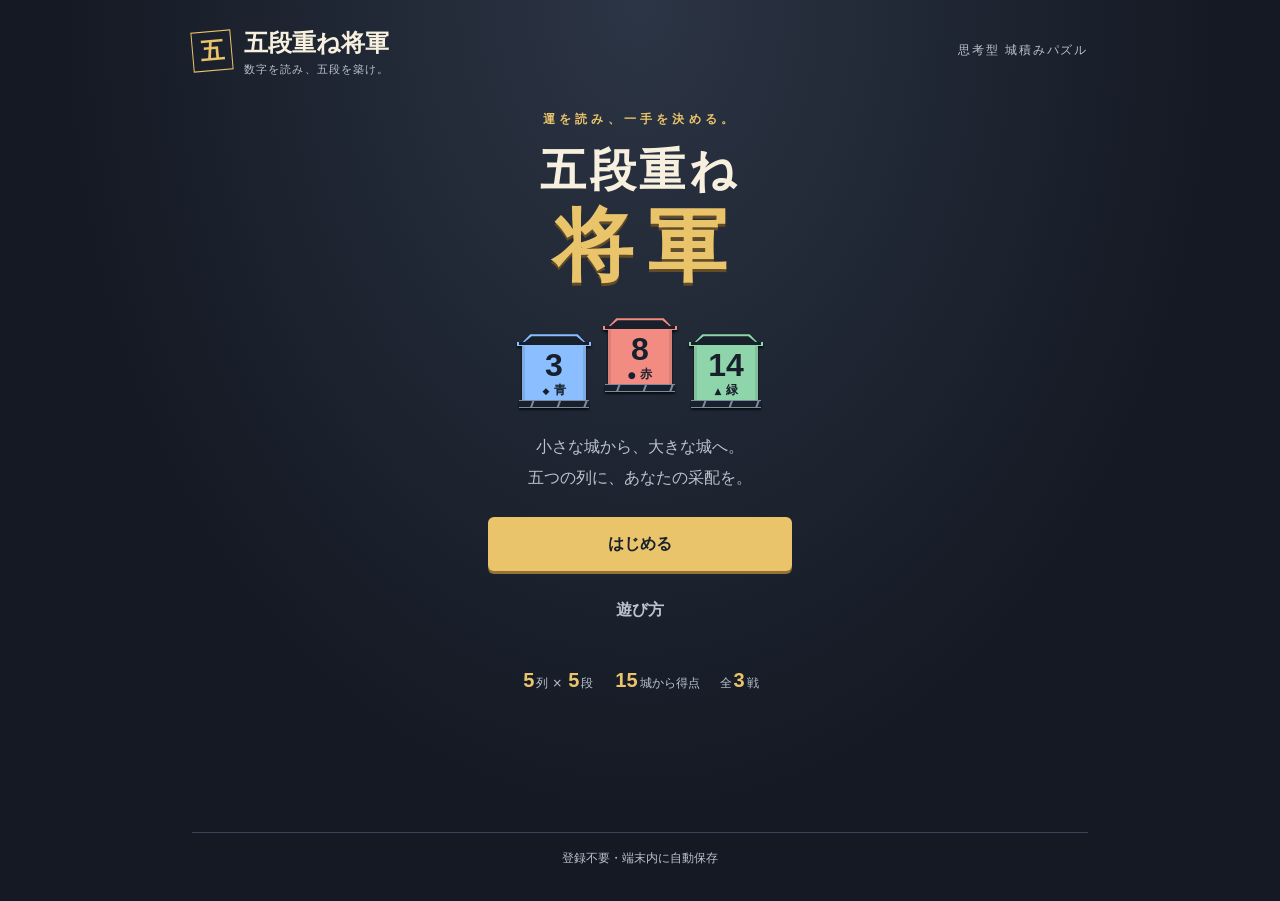
==== index.html @ 19f7955c "Add files via upload" ====
<!doctype html>
<html lang="ja">
<head>
  <meta charset="utf-8">
  <meta name="viewport" content="width=device-width, initial-scale=1">
  <meta name="theme-color" content="#141923">
  <meta name="description" content="数字を読み、色をそろえ、五段を築け。1〜25の城を積む思考型パズル、五段重ね将軍。">
  <title>五段重ね将軍</title>
  <link rel="stylesheet" href="css/style.css">
  <script defer src="js/config.js"></script>
  <script defer src="js/game.js"></script>
  <script defer src="js/storage.js"></script>
  <script defer src="js/ui.js"></script>
</head>
<body>
  <div id="app"><main><h1>五段重ね将軍</h1><div class="board" aria-label="5本の城列"><button>第1列</button><button>第2列</button><button>第3列</button><button>第4列</button><button>第5列</button></div></main></div>
  <p id="announcement" class="sr-only" role="status" aria-live="polite" aria-atomic="true"></p>
  <dialog id="modal" aria-labelledby="modal-title"></dialog>
  <noscript>このゲームを遊ぶには、ブラウザのJavaScriptを有効にしてください。</noscript>
</body>
</html>
---- css/style.css ----
@charset "UTF-8";
:root { color-scheme: dark; --bg:#141923; --surface:#202938; --raised:#2b3648; --border:#7d8ba0; --divider:#394556; --text:#f7f0df; --muted:#bbc3cf; --gold:#eac46a; --gold-light:#ffe3a0; --ink:#17202b; --caution:#ffc894; font-family:system-ui,"Yu Gothic",Meiryo,sans-serif; background:var(--bg); color:var(--text); line-height:1.6; }
* { box-sizing:border-box; }
body { margin:0; background:radial-gradient(ellipse at 50% 0,#2c3545 0,transparent 65%),var(--bg); min-height:100vh; }
button { font:inherit; cursor:pointer; touch-action:manipulation; }
button:disabled { cursor:default; }
button:focus-visible,a:focus-visible { outline:3px solid var(--text); outline-offset:3px; }
h1,h2,p { margin-top:0; } h1,h2 { font-family:"Yu Mincho","Hiragino Mincho ProN",serif; }
h2 { font-size:32px; line-height:1.35; margin-bottom:24px; } h2:focus { outline:none; }
h3 { color:var(--gold); font-size:18px; margin:24px 0 8px; }
strong,.castle b,.result-number,.records b { font-variant-numeric:tabular-nums; }
small,.small { font-size:14px; } .muted { color:var(--muted); }
.eyebrow { color:var(--gold); font-size:12px; font-weight:700; letter-spacing:.15em; margin-bottom:8px; display:block; }
main { max-width:960px; margin:auto; padding:24px 32px 32px; }
header { display:flex; justify-content:space-between; align-items:center; gap:16px; margin-bottom:28px; }
.brand { display:flex; align-items:center; gap:12px; font-family:"Yu Mincho",serif; font-size:24px; font-weight:700; }
.brand small { display:block; color:var(--muted); font:11px/1.4 system-ui,sans-serif; letter-spacing:.1em; }
.crest { width:40px; height:40px; display:grid; place-items:center; color:var(--gold); border:1px solid var(--gold); transform:rotate(-5deg); }
.edition { color:var(--muted); font-size:12px; letter-spacing:.15em; }
.help-button { min-width:44px; min-height:44px; padding:8px 16px; border:1px solid var(--border); border-radius:6px; background:var(--surface); color:var(--text); }
.button { display:block; width:100%; min-height:48px; padding:13px 20px; border:1px solid transparent; border-radius:6px; font-weight:700; transition:background .15s,transform .12s; margin:12px 0 0; }
.button.primary { background:var(--gold); color:var(--ink); box-shadow:0 3px 0 #947238; }
.button.secondary { background:var(--surface); color:var(--text); border-color:var(--border); }
.button.quiet { background:transparent; color:var(--muted); }
.button.danger { background:transparent; border-color:var(--caution); color:var(--caution); }
.button:active { transform:translateY(2px); }
@media (hover:hover) { .button.primary:hover { background:var(--gold-light); } .button.secondary:hover,.help-button:hover { background:var(--raised); } .button.quiet:hover { color:var(--text); background:var(--surface); } .button.danger:hover { background:#41382f; } }
footer { display:flex; flex-wrap:wrap; justify-content:space-between; gap:8px 16px; color:var(--muted); font-size:12px; border-top:1px solid var(--divider); padding-top:16px; }
.save-error { color:var(--caution); }
.title-page { min-height:100vh; display:flex; flex-direction:column; }
.title-page header { margin-bottom:0; }
.title-hero { position:relative; text-align:center; padding:32px 0; flex:1; }
.title-hero > .eyebrow { letter-spacing:.35em; }
.title-hero h1 { font-size:46px; line-height:1.2; letter-spacing:.08em; margin:14px 0 24px; }
.title-hero h1 > span { display:block; color:var(--gold); font-size:80px; letter-spacing:.18em; text-indent:.18em; text-shadow:0 3px #624b27; }
.hero-copy { font-size:16px; line-height:1.9; margin:24px 0; color:var(--muted); }
.title-castles { display:flex; gap:12px; justify-content:center; align-items:flex-end; height:90px; }
.title-castles .castle { width:74px; flex:none; } .title-castles .castle:nth-child(2) { transform:translateY(-16px); }
.title-actions { max-width:304px; margin:auto; }
.resume-note { font-size:12px; color:var(--muted); margin:10px 0 16px; }
.title-rules { display:flex; gap:20px; justify-content:center; color:var(--muted); font-size:12px; margin-top:28px; }
.title-rules b { color:var(--gold); font-family:Arial,sans-serif; font-size:20px; margin:0 2px; }
.title-page footer { justify-content:center; text-align:center; }
.scoreboard { display:flex; align-items:stretch; gap:20px; background:var(--surface); border:1px solid var(--divider); border-top:2px solid var(--gold); border-radius:8px; padding:16px 20px; }
.battle-indicator { padding-right:20px; border-right:1px solid var(--divider); display:flex; flex-direction:column; justify-content:center; }
.battle-indicator strong { font-family:"Yu Mincho",serif; font-size:26px; }
.battle-indicator > span:last-child { font-size:12px; color:var(--muted); } .battle-indicator .eyebrow { margin:0; }
.battle-scores { display:flex; align-items:center; gap:20px; flex:1; }
.battle-score { text-align:center; flex:1; }
.battle-score > span { display:block; color:var(--muted); font-size:12px; margin-bottom:4px; }
.battle-score b { font-size:14px; } .battle-score.current > span,.battle-score.current b { color:var(--gold); }
.battle-score small { font-size:10px; margin-left:2px; }
.total { text-align:right; min-width:144px; }
.total > span,.total > small { display:block; font-size:12px; color:var(--muted); }
.total > strong { font:bold 36px/1.3 Arial,sans-serif; color:var(--gold); }
strong small,.result-number small { font:500 14px system-ui,sans-serif; margin-left:4px; color:var(--muted); }
.board-heading { display:flex; justify-content:space-between; gap:8px; max-width:720px; margin:24px auto 10px; color:var(--muted); font-size:12px; }
.gold-dot { display:inline-block; width:7px; height:7px; border-radius:50%; background:var(--gold); margin-right:4px; }
.board { display:grid; grid-template-columns:repeat(5,minmax(0,1fr)); gap:8px; max-width:720px; margin:auto; }
.column { min-width:0; width:100%; padding:8px 6px; background:#171e2a; border:2px solid var(--border); color:var(--text); border-radius:6px; position:relative; }
.column.available { border-color:var(--gold); background:linear-gradient(180deg,#252c34,#1c2330); }
@media (hover:hover) { .column.available:hover { background:#303744; box-shadow:0 0 0 1px var(--gold); } }
.column-heading { display:block; font-size:12px; font-weight:500; color:var(--muted); margin-bottom:8px; }
kbd { background:#303b4c; border:1px solid var(--border); padding:0 4px; margin-left:4px; border-radius:3px; font:10px Arial,sans-serif; }
.stack { display:flex; flex-direction:column-reverse; }
.slot { height:80px; display:flex; align-items:center; justify-content:center; border-bottom:1px solid var(--divider); position:relative; }
.empty-mark { height:4px; width:4px; background:var(--divider); border-radius:50%; }
.slot.top::after { content:""; position:absolute; top:0; width:24px; height:2px; background:var(--text); }
.castle { --castle-color:var(--gold); display:flex; flex-direction:column; width:100%; max-width:108px; height:74px; position:relative; filter:drop-shadow(0 2px 1px #080c12); }
.roof { height:12px; flex:none; background:var(--castle-color); clip-path:polygon(18% 0,82% 0,92% 65%,100% 65%,100% 100%,0 100%,0 65%,8% 65%); position:relative; }
.roof::after { content:""; position:absolute; inset:2px 2px 1px; background:var(--ink); clip-path:inherit; }
.castle-wall { margin:0 7%; height:54px; flex:none; background:var(--castle-color); color:var(--ink); display:flex; flex-direction:column; align-items:center; justify-content:center; border-left:3px solid #00000018; border-right:3px solid #00000018; }
.castle b { font:900 32px/1 Arial,Helvetica,sans-serif; }
.castle-color { font-size:12px; line-height:1.2; font-weight:700; padding-top:2px; } .color-mark { font-size:9px; }
.stone { height:8px; flex:none; margin:0 3%; background:repeating-linear-gradient(110deg,transparent 0 12px,#7d8ba0 13px 14px,transparent 15px 25px),var(--ink); border-top:1px solid var(--border); border-bottom:1px solid var(--border); }
.column-status { display:block; margin:10px 0 4px; font-size:12px; font-weight:700; } .available .column-status { color:var(--gold); }
.mono-badge { display:block; min-height:20px; font:12px/20px system-ui,sans-serif; color:var(--muted); }
.mono .mono-badge { background:var(--gold); color:var(--ink); border-radius:3px; font-weight:700; }
.control-panel { max-width:720px; margin:20px auto 0; display:grid; grid-template-columns:1.2fr 1fr; gap:20px; padding-top:20px; border-top:1px solid var(--divider); }
.current-castle { display:flex; gap:16px; align-items:center; } .current-castle .eyebrow { text-align:center; }
.current-art { width:112px; } .castle.large { width:112px; max-width:none; height:116px; }
.large .roof { height:18px; } .large .castle-wall { height:88px; } .large b { font-size:48px; } .large .stone { height:10px; }
.current-guide > * { display:block; } .current-guide strong { font-size:16px; margin-bottom:4px; }
.current-guide span { color:var(--gold); font-size:14px; } .current-guide small { font-size:11px; color:var(--muted); margin-top:10px; }
.board-stats { background:var(--surface); padding:12px 16px; border-radius:6px; }
.count { display:flex; justify-content:space-between; align-items:center; font-size:12px; } .count strong { font:bold 24px Arial,sans-serif; } .count small { font-size:12px; }
.progress { height:4px; position:relative; background:var(--divider); margin:8px 0; } .progress > span { display:block; height:100%; background:var(--gold); } .progress i { position:absolute; width:2px; height:8px; top:-2px; background:var(--text); }
.board-stats > p { font-size:12px; color:var(--muted); margin-bottom:8px; }
.score-preview { display:flex; gap:8px; justify-content:space-between; align-items:center; font-size:12px; }
.score-preview strong { font:bold 24px Arial,sans-serif; color:var(--gold); }
.board-stats > small { display:block; font-size:12px; color:var(--muted); } .board-stats > small b { color:var(--gold); }
.message { min-height:48px; margin:16px auto; max-width:720px; font-size:13px; color:var(--muted); text-align:center; } .warning { color:var(--caution); }
.conquered { width:112px; min-height:116px; display:grid; place-items:center; font:bold 32px "Yu Mincho",serif; color:var(--gold); border:1px solid var(--gold); }
dialog { background:var(--surface); color:var(--text); border:1px solid var(--border); border-top:3px solid var(--gold); border-radius:12px; padding:32px; width:min(520px,calc(100% - 32px)); max-height:calc(100dvh - 32px); overflow-y:auto; box-shadow:0 24px 80px #0008; }
dialog::backdrop { background:rgb(0 0 0 / 72%); } dialog p { margin-bottom:16px; } dialog .eyebrow { margin-bottom:8px; }
.breakdown { display:flex; gap:4px; justify-content:space-between; padding:12px 0; border-block:1px solid var(--divider); font-size:12px; } .breakdown b { display:block; font-size:18px; color:var(--text); }
.choice { padding:16px; border-radius:6px; margin:16px 0; border:1px solid var(--divider); background:#14192355; } .choice p { margin-bottom:6px; } .choice.caution { border-color:#887252; } .choice.caution b { color:var(--caution); }
.result-label { color:var(--muted); margin:24px 0 0; text-align:center; font-size:14px; }
.result-number { font:bold 64px/1.3 Arial,sans-serif; color:var(--gold); text-align:center; overflow-wrap:anywhere; margin:8px 0 24px; }
.result-rows { margin:16px 0; } .result-rows p { display:flex; justify-content:space-between; gap:12px; margin:0; padding:12px 0; border-bottom:1px solid var(--divider); }
.result-cumulative { background:var(--bg); border-radius:6px; padding:12px; text-align:center; }
.records { display:flex; gap:8px; margin:20px 0; padding:16px 0; border-block:1px solid var(--divider); } .records span { flex:1; text-align:center; font-size:12px; color:var(--muted); } .records b { display:block; font-size:18px; color:var(--text); }
.win-dialog { border-color:var(--gold); text-align:center; background:radial-gradient(ellipse at 50% 0,#5d4e31,transparent 70%),var(--surface); } .win-dialog h2 { font-size:64px; color:var(--gold-light); }
.help-dialog { max-width:600px; } .help-content { font-size:15px; } .help-content ul { padding-left:20px; } .help-content li { margin-bottom:12px; }
.help-stack { display:flex; flex-direction:column; align-items:center; gap:3px; margin:16px 0; } .help-stack > span { background:var(--gold); color:var(--ink); width:64px; text-align:center; font:bold 24px Arial,sans-serif; padding:4px; } .help-stack small { color:var(--muted); }
.help-threshold { display:flex; gap:12px; } .help-threshold > span { flex:1; padding:12px; background:var(--bg); border-radius:6px; } .help-threshold b { color:var(--gold); display:block; }
table { border-collapse:collapse; width:100%; margin:16px 0; } caption { font-size:12px; text-align:left; color:var(--muted); } th,td { text-align:left; padding:6px 12px; border-bottom:1px solid var(--divider); }
.land { animation:land .16s ease-out; } .invalid { animation:invalid .18s ease-out; } .mono-flash { animation:mono .5s ease-out; }
.confetti { position:absolute; inset:0; pointer-events:none; overflow:hidden; } .confetti i { position:absolute; top:-16px; left:calc(var(--i) * 5.5%); width:6px; height:12px; background:var(--gold); animation:confetti 1s ease-out both; animation-delay:calc(var(--i) * 25ms); }
@keyframes land { from { transform:translateY(-8px); opacity:.5; } to { transform:translateY(0); opacity:1; } }
@keyframes invalid { 30% { transform:translateX(-2px); border-color:var(--caution); } 65% { transform:translateX(2px); } }
@keyframes mono { 40% { box-shadow:0 0 20px var(--gold); } }
@keyframes confetti { to { transform:translateY(450px) rotate(260deg); opacity:0; } }
.sr-only { position:absolute; width:1px; height:1px; overflow:hidden; clip-path:inset(50%); white-space:nowrap; }
@media (max-width:899px) { main { padding-inline:24px; } .battle-scores { gap:12px; } .scoreboard { gap:16px; } }
@media (max-width:599px) {
  main { padding:16px 12px 24px; } header { margin-bottom:20px; } .brand { font-size:18px; gap:8px; } .brand small { font-size:10px; } .crest { width:32px; height:32px; }
  .help-button { padding:6px 10px; font-size:14px; } .help-button span,.edition { display:none; }
  .scoreboard { padding:12px; gap:12px; flex-wrap:wrap; } .battle-indicator { flex-basis:66px; padding-right:12px; } .battle-indicator strong { font-size:20px; } .battle-indicator .eyebrow { font-size:10px; }
  .battle-scores { gap:8px; } .battle-score b { font-size:12px; }
  .total { display:flex; align-items:baseline; justify-content:space-between; gap:8px; width:100%; border-top:1px solid var(--divider); padding-top:8px; flex-wrap:wrap; } .total > strong { font-size:28px; } .total > small { font-size:11px; }
  .board-heading { margin-top:20px; font-size:10px; } .board { gap:4px; } .column { padding:6px 2px; } .column-heading { font-size:12px; margin-bottom:6px; } kbd { display:none; }
  .slot { height:64px; } .castle { height:60px; } .roof { height:9px; } .castle-wall { height:45px; margin-inline:5%; border-width:1px; } .castle b { font-size:24px; } .stone { height:6px; } .color-mark { display:none; }
  .column-status { font-size:11px; } .mono-badge { font-size:10px; }
  .control-panel { grid-template-columns:1fr; gap:16px; margin-top:16px; padding-top:16px; } .current-castle { justify-content:center; gap:24px; }
  .current-art { width:96px; } .castle.large { width:96px; height:100px; } .large .roof { height:16px; } .large .castle-wall { height:76px; } .large b { font-size:40px; } .large .stone { height:8px; }
  .current-guide strong { font-size:16px; } .current-guide span { font-size:12px; } .board-stats { padding:12px 16px; } .conquered { width:96px; min-height:100px; }
  .message { font-size:12px; text-align:left; } footer { font-size:11px; } .title-hero { padding:28px 0; } .title-hero h1 { font-size:36px; } .title-hero h1 > span { font-size:64px; }
  .title-rules { gap:12px; font-size:11px; } .title-rules b { font-size:18px; } .title-castles .castle { width:64px; }
  dialog { padding:24px 20px; } h2 { font-size:24px; } .result-number { font-size:48px; } .win-dialog h2 { font-size:40px; } .choice { padding:12px; }
}
@media (prefers-reduced-motion:reduce) { *,*::before,*::after { animation:none !important; transition:none !important; scroll-behavior:auto !important; } .confetti { display:none; } }
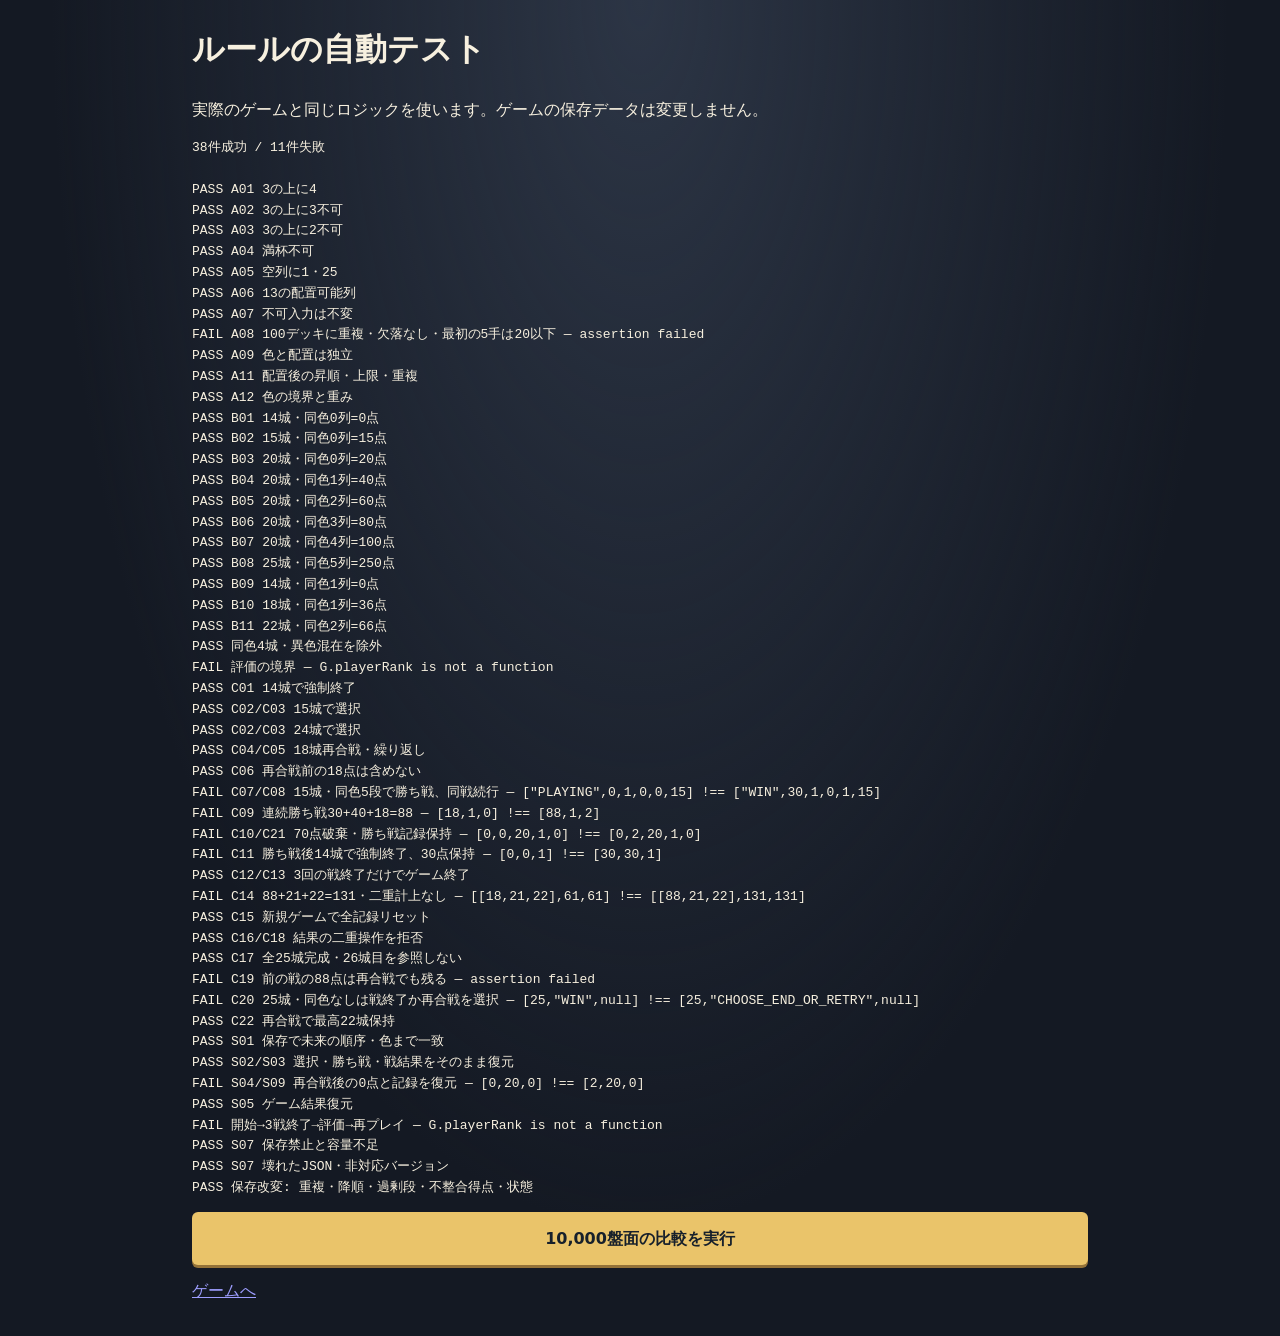
==== commit 5cfe09a3: "Add files via upload 勝ち戦条件と評価を更新" ====
--- a/index.html
+++ b/index.html
@@ -1,21 +1 @@
-<!doctype html>
-<html lang="ja">
-<head>
-  <meta charset="utf-8">
-  <meta name="viewport" content="width=device-width, initial-scale=1">
-  <meta name="theme-color" content="#141923">
-  <meta name="description" content="数字を読み、色をそろえ、五段を築け。1〜25の城を積む思考型パズル、五段重ね将軍。">
-  <title>五段重ね将軍</title>
-  <link rel="stylesheet" href="css/style.css">
-  <script defer src="js/config.js"></script>
-  <script defer src="js/game.js"></script>
-  <script defer src="js/storage.js"></script>
-  <script defer src="js/ui.js"></script>
-</head>
-<body>
-  <div id="app"><main><h1>五段重ね将軍</h1><div class="board" aria-label="5本の城列"><button>第1列</button><button>第2列</button><button>第3列</button><button>第4列</button><button>第5列</button></div></main></div>
-  <p id="announcement" class="sr-only" role="status" aria-live="polite" aria-atomic="true"></p>
-  <dialog id="modal" aria-labelledby="modal-title"></dialog>
-  <noscript>このゲームを遊ぶには、ブラウザのJavaScriptを有効にしてください。</noscript>
-</body>
-</html>
+<!doctype html><html lang="ja"><head><meta charset="utf-8"><meta name="viewport" content="width=device-width,initial-scale=1"><title>五段重ね将軍 — テスト</title><link rel="stylesheet" href="../css/style.css"><script defer src="../js/config.js"></script><script defer src="../js/game.js"></script><script defer src="../js/storage.js"></script><script defer src="game.test.js"></script><script defer src="balance.js"></script></head><body><main><h1>ルールの自動テスト</h1><p>実際のゲームと同じロジックを使います。ゲームの保存データは変更しません。</p><pre id="results" style="white-space:pre-wrap"></pre><button class="button primary" id="balance">10,000盤面の比較を実行</button><pre id="balance-results" style="white-space:pre-wrap"></pre><a href="../index.html">ゲームへ</a></main></body></html>
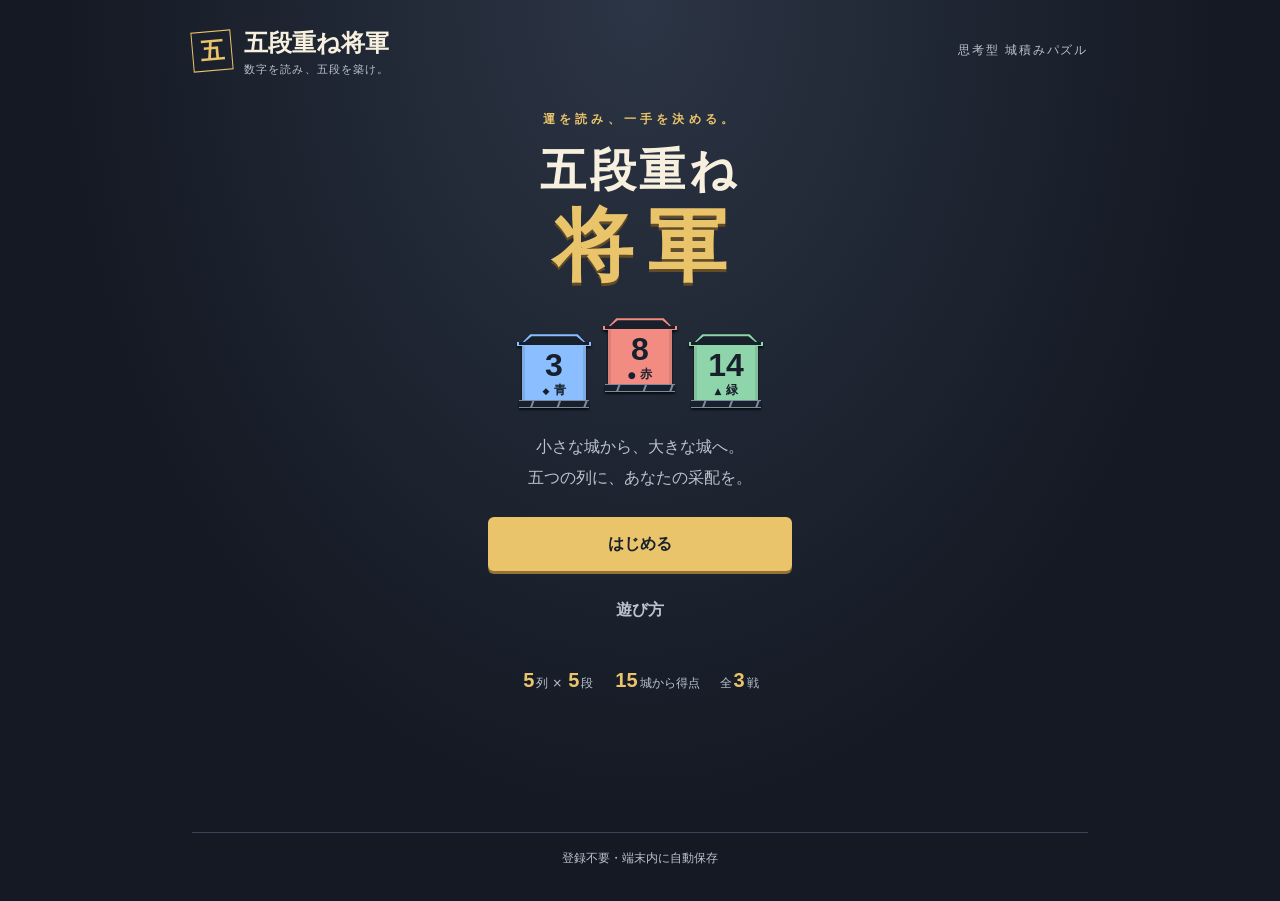
==== commit 97d56931: "index.htmlを修正" ====
--- a/index.html
+++ b/index.html
@@ -1 +1,21 @@
-<!doctype html><html lang="ja"><head><meta charset="utf-8"><meta name="viewport" content="width=device-width,initial-scale=1"><title>五段重ね将軍 — テスト</title><link rel="stylesheet" href="../css/style.css"><script defer src="../js/config.js"></script><script defer src="../js/game.js"></script><script defer src="../js/storage.js"></script><script defer src="game.test.js"></script><script defer src="balance.js"></script></head><body><main><h1>ルールの自動テスト</h1><p>実際のゲームと同じロジックを使います。ゲームの保存データは変更しません。</p><pre id="results" style="white-space:pre-wrap"></pre><button class="button primary" id="balance">10,000盤面の比較を実行</button><pre id="balance-results" style="white-space:pre-wrap"></pre><a href="../index.html">ゲームへ</a></main></body></html>
+<!doctype html>
+<html lang="ja">
+<head>
+  <meta charset="utf-8">
+  <meta name="viewport" content="width=device-width, initial-scale=1">
+  <meta name="theme-color" content="#141923">
+  <meta name="description" content="数字を読み、色をそろえ、五段を築け。1〜25の城を積む思考型パズル、五段重ね将軍。">
+  <title>五段重ね将軍</title>
+  <link rel="stylesheet" href="css/style.css">
+  <script defer src="js/config.js"></script>
+  <script defer src="js/game.js"></script>
+  <script defer src="js/storage.js"></script>
+  <script defer src="js/ui.js"></script>
+</head>
+<body>
+  <div id="app"><main><h1>五段重ね将軍</h1><div class="board" aria-label="5本の城列"><button>第1列</button><button>第2列</button><button>第3列</button><button>第4列</button><button>第5列</button></div></main></div>
+  <p id="announcement" class="sr-only" role="status" aria-live="polite" aria-atomic="true"></p>
+  <dialog id="modal" aria-labelledby="modal-title"></dialog>
+  <noscript>このゲームを遊ぶには、ブラウザのJavaScriptを有効にしてください。</noscript>
+</body>
+</html>
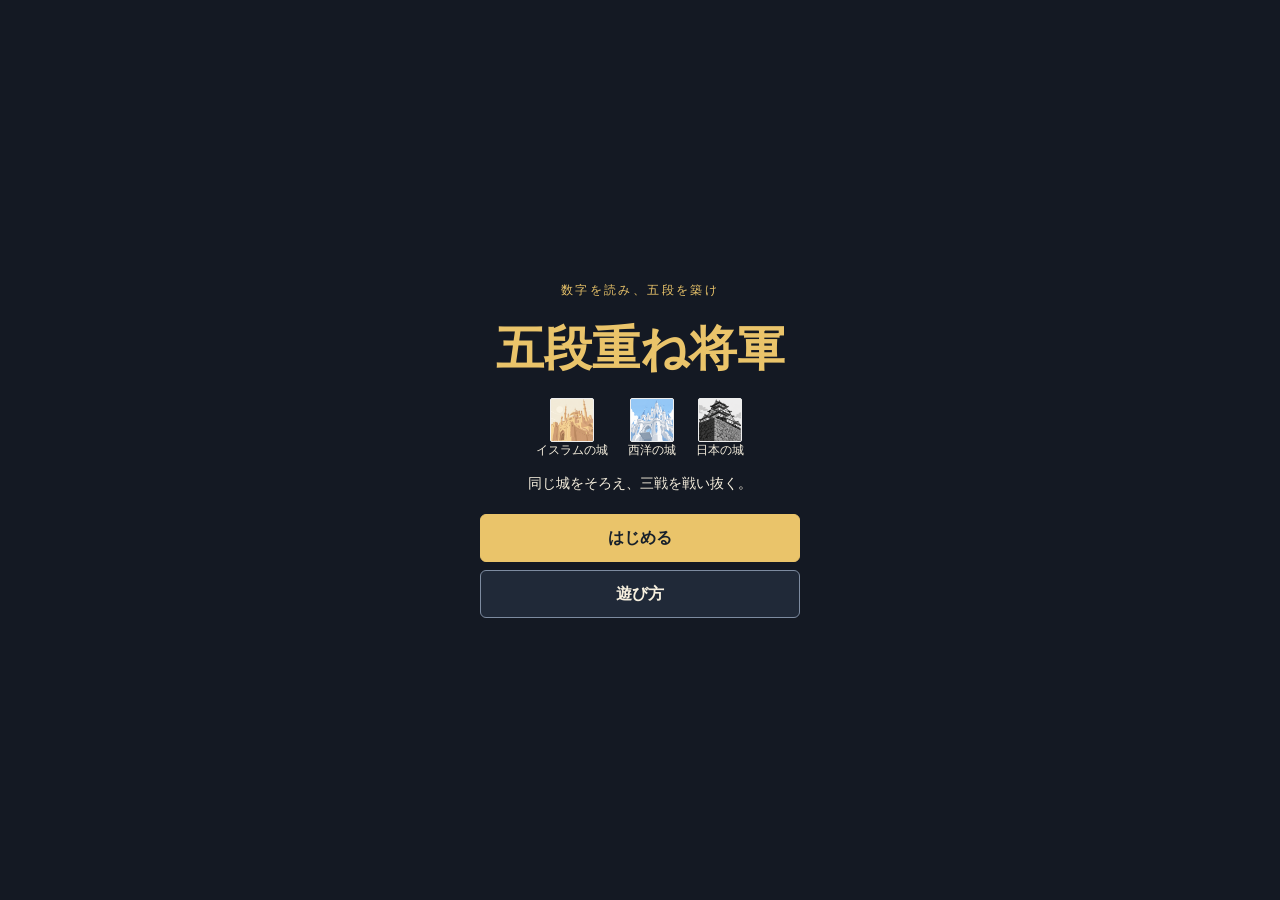
==== commit 294bf3d5: "五段重ね将軍Ver1.1 大幅にUpdate" ====
--- a/index.html
+++ b/index.html
@@ -2,10 +2,11 @@
 <html lang="ja">
 <head>
   <meta charset="utf-8">
-  <meta name="viewport" content="width=device-width, initial-scale=1">
+  <meta name="viewport" content="width=device-width, initial-scale=1, viewport-fit=cover">
   <meta name="theme-color" content="#141923">
-  <meta name="description" content="数字を読み、色をそろえ、五段を築け。1〜25の城を積む思考型パズル、五段重ね将軍。">
+  <meta name="description" content="数字を読み、同じ城をそろえ、五段を築け。1〜25の城を積む思考型パズル、五段重ね将軍。">
   <title>五段重ね将軍</title>
+  <link rel="icon" href="data:,">
   <link rel="stylesheet" href="css/style.css">
   <script defer src="js/config.js"></script>
   <script defer src="js/game.js"></script>
--- a/css/style.css
+++ b/css/style.css
@@ -1,132 +1,14 @@
 @charset "UTF-8";
-:root { color-scheme: dark; --bg:#141923; --surface:#202938; --raised:#2b3648; --border:#7d8ba0; --divider:#394556; --text:#f7f0df; --muted:#bbc3cf; --gold:#eac46a; --gold-light:#ffe3a0; --ink:#17202b; --caution:#ffc894; font-family:system-ui,"Yu Gothic",Meiryo,sans-serif; background:var(--bg); color:var(--text); line-height:1.6; }
-* { box-sizing:border-box; }
-body { margin:0; background:radial-gradient(ellipse at 50% 0,#2c3545 0,transparent 65%),var(--bg); min-height:100vh; }
-button { font:inherit; cursor:pointer; touch-action:manipulation; }
-button:disabled { cursor:default; }
-button:focus-visible,a:focus-visible { outline:3px solid var(--text); outline-offset:3px; }
-h1,h2,p { margin-top:0; } h1,h2 { font-family:"Yu Mincho","Hiragino Mincho ProN",serif; }
-h2 { font-size:32px; line-height:1.35; margin-bottom:24px; } h2:focus { outline:none; }
-h3 { color:var(--gold); font-size:18px; margin:24px 0 8px; }
-strong,.castle b,.result-number,.records b { font-variant-numeric:tabular-nums; }
-small,.small { font-size:14px; } .muted { color:var(--muted); }
-.eyebrow { color:var(--gold); font-size:12px; font-weight:700; letter-spacing:.15em; margin-bottom:8px; display:block; }
-main { max-width:960px; margin:auto; padding:24px 32px 32px; }
-header { display:flex; justify-content:space-between; align-items:center; gap:16px; margin-bottom:28px; }
-.brand { display:flex; align-items:center; gap:12px; font-family:"Yu Mincho",serif; font-size:24px; font-weight:700; }
-.brand small { display:block; color:var(--muted); font:11px/1.4 system-ui,sans-serif; letter-spacing:.1em; }
-.crest { width:40px; height:40px; display:grid; place-items:center; color:var(--gold); border:1px solid var(--gold); transform:rotate(-5deg); }
-.edition { color:var(--muted); font-size:12px; letter-spacing:.15em; }
-.help-button { min-width:44px; min-height:44px; padding:8px 16px; border:1px solid var(--border); border-radius:6px; background:var(--surface); color:var(--text); }
-.button { display:block; width:100%; min-height:48px; padding:13px 20px; border:1px solid transparent; border-radius:6px; font-weight:700; transition:background .15s,transform .12s; margin:12px 0 0; }
-.button.primary { background:var(--gold); color:var(--ink); box-shadow:0 3px 0 #947238; }
-.button.secondary { background:var(--surface); color:var(--text); border-color:var(--border); }
-.button.quiet { background:transparent; color:var(--muted); }
-.button.danger { background:transparent; border-color:var(--caution); color:var(--caution); }
-.button:active { transform:translateY(2px); }
-@media (hover:hover) { .button.primary:hover { background:var(--gold-light); } .button.secondary:hover,.help-button:hover { background:var(--raised); } .button.quiet:hover { color:var(--text); background:var(--surface); } .button.danger:hover { background:#41382f; } }
-footer { display:flex; flex-wrap:wrap; justify-content:space-between; gap:8px 16px; color:var(--muted); font-size:12px; border-top:1px solid var(--divider); padding-top:16px; }
-.save-error { color:var(--caution); }
-.title-page { min-height:100vh; display:flex; flex-direction:column; }
-.title-page header { margin-bottom:0; }
-.title-hero { position:relative; text-align:center; padding:32px 0; flex:1; }
-.title-hero > .eyebrow { letter-spacing:.35em; }
-.title-hero h1 { font-size:46px; line-height:1.2; letter-spacing:.08em; margin:14px 0 24px; }
-.title-hero h1 > span { display:block; color:var(--gold); font-size:80px; letter-spacing:.18em; text-indent:.18em; text-shadow:0 3px #624b27; }
-.hero-copy { font-size:16px; line-height:1.9; margin:24px 0; color:var(--muted); }
-.title-castles { display:flex; gap:12px; justify-content:center; align-items:flex-end; height:90px; }
-.title-castles .castle { width:74px; flex:none; } .title-castles .castle:nth-child(2) { transform:translateY(-16px); }
-.title-actions { max-width:304px; margin:auto; }
-.resume-note { font-size:12px; color:var(--muted); margin:10px 0 16px; }
-.title-rules { display:flex; gap:20px; justify-content:center; color:var(--muted); font-size:12px; margin-top:28px; }
-.title-rules b { color:var(--gold); font-family:Arial,sans-serif; font-size:20px; margin:0 2px; }
-.title-page footer { justify-content:center; text-align:center; }
-.scoreboard { display:flex; align-items:stretch; gap:20px; background:var(--surface); border:1px solid var(--divider); border-top:2px solid var(--gold); border-radius:8px; padding:16px 20px; }
-.battle-indicator { padding-right:20px; border-right:1px solid var(--divider); display:flex; flex-direction:column; justify-content:center; }
-.battle-indicator strong { font-family:"Yu Mincho",serif; font-size:26px; }
-.battle-indicator > span:last-child { font-size:12px; color:var(--muted); } .battle-indicator .eyebrow { margin:0; }
-.battle-scores { display:flex; align-items:center; gap:20px; flex:1; }
-.battle-score { text-align:center; flex:1; }
-.battle-score > span { display:block; color:var(--muted); font-size:12px; margin-bottom:4px; }
-.battle-score b { font-size:14px; } .battle-score.current > span,.battle-score.current b { color:var(--gold); }
-.battle-score small { font-size:10px; margin-left:2px; }
-.total { text-align:right; min-width:144px; }
-.total > span,.total > small { display:block; font-size:12px; color:var(--muted); }
-.total > strong { font:bold 36px/1.3 Arial,sans-serif; color:var(--gold); }
-strong small,.result-number small { font:500 14px system-ui,sans-serif; margin-left:4px; color:var(--muted); }
-.board-heading { display:flex; justify-content:space-between; gap:8px; max-width:720px; margin:24px auto 10px; color:var(--muted); font-size:12px; }
-.gold-dot { display:inline-block; width:7px; height:7px; border-radius:50%; background:var(--gold); margin-right:4px; }
-.board { display:grid; grid-template-columns:repeat(5,minmax(0,1fr)); gap:8px; max-width:720px; margin:auto; }
-.column { min-width:0; width:100%; padding:8px 6px; background:#171e2a; border:2px solid var(--border); color:var(--text); border-radius:6px; position:relative; }
-.column.available { border-color:var(--gold); background:linear-gradient(180deg,#252c34,#1c2330); }
-@media (hover:hover) { .column.available:hover { background:#303744; box-shadow:0 0 0 1px var(--gold); } }
-.column-heading { display:block; font-size:12px; font-weight:500; color:var(--muted); margin-bottom:8px; }
-kbd { background:#303b4c; border:1px solid var(--border); padding:0 4px; margin-left:4px; border-radius:3px; font:10px Arial,sans-serif; }
-.stack { display:flex; flex-direction:column-reverse; }
-.slot { height:80px; display:flex; align-items:center; justify-content:center; border-bottom:1px solid var(--divider); position:relative; }
-.empty-mark { height:4px; width:4px; background:var(--divider); border-radius:50%; }
-.slot.top::after { content:""; position:absolute; top:0; width:24px; height:2px; background:var(--text); }
-.castle { --castle-color:var(--gold); display:flex; flex-direction:column; width:100%; max-width:108px; height:74px; position:relative; filter:drop-shadow(0 2px 1px #080c12); }
-.roof { height:12px; flex:none; background:var(--castle-color); clip-path:polygon(18% 0,82% 0,92% 65%,100% 65%,100% 100%,0 100%,0 65%,8% 65%); position:relative; }
-.roof::after { content:""; position:absolute; inset:2px 2px 1px; background:var(--ink); clip-path:inherit; }
-.castle-wall { margin:0 7%; height:54px; flex:none; background:var(--castle-color); color:var(--ink); display:flex; flex-direction:column; align-items:center; justify-content:center; border-left:3px solid #00000018; border-right:3px solid #00000018; }
-.castle b { font:900 32px/1 Arial,Helvetica,sans-serif; }
-.castle-color { font-size:12px; line-height:1.2; font-weight:700; padding-top:2px; } .color-mark { font-size:9px; }
-.stone { height:8px; flex:none; margin:0 3%; background:repeating-linear-gradient(110deg,transparent 0 12px,#7d8ba0 13px 14px,transparent 15px 25px),var(--ink); border-top:1px solid var(--border); border-bottom:1px solid var(--border); }
-.column-status { display:block; margin:10px 0 4px; font-size:12px; font-weight:700; } .available .column-status { color:var(--gold); }
-.mono-badge { display:block; min-height:20px; font:12px/20px system-ui,sans-serif; color:var(--muted); }
-.mono .mono-badge { background:var(--gold); color:var(--ink); border-radius:3px; font-weight:700; }
-.control-panel { max-width:720px; margin:20px auto 0; display:grid; grid-template-columns:1.2fr 1fr; gap:20px; padding-top:20px; border-top:1px solid var(--divider); }
-.current-castle { display:flex; gap:16px; align-items:center; } .current-castle .eyebrow { text-align:center; }
-.current-art { width:112px; } .castle.large { width:112px; max-width:none; height:116px; }
-.large .roof { height:18px; } .large .castle-wall { height:88px; } .large b { font-size:48px; } .large .stone { height:10px; }
-.current-guide > * { display:block; } .current-guide strong { font-size:16px; margin-bottom:4px; }
-.current-guide span { color:var(--gold); font-size:14px; } .current-guide small { font-size:11px; color:var(--muted); margin-top:10px; }
-.board-stats { background:var(--surface); padding:12px 16px; border-radius:6px; }
-.count { display:flex; justify-content:space-between; align-items:center; font-size:12px; } .count strong { font:bold 24px Arial,sans-serif; } .count small { font-size:12px; }
-.progress { height:4px; position:relative; background:var(--divider); margin:8px 0; } .progress > span { display:block; height:100%; background:var(--gold); } .progress i { position:absolute; width:2px; height:8px; top:-2px; background:var(--text); }
-.board-stats > p { font-size:12px; color:var(--muted); margin-bottom:8px; }
-.score-preview { display:flex; gap:8px; justify-content:space-between; align-items:center; font-size:12px; }
-.score-preview strong { font:bold 24px Arial,sans-serif; color:var(--gold); }
-.board-stats > small { display:block; font-size:12px; color:var(--muted); } .board-stats > small b { color:var(--gold); }
-.message { min-height:48px; margin:16px auto; max-width:720px; font-size:13px; color:var(--muted); text-align:center; } .warning { color:var(--caution); }
-.conquered { width:112px; min-height:116px; display:grid; place-items:center; font:bold 32px "Yu Mincho",serif; color:var(--gold); border:1px solid var(--gold); }
-dialog { background:var(--surface); color:var(--text); border:1px solid var(--border); border-top:3px solid var(--gold); border-radius:12px; padding:32px; width:min(520px,calc(100% - 32px)); max-height:calc(100dvh - 32px); overflow-y:auto; box-shadow:0 24px 80px #0008; }
-dialog::backdrop { background:rgb(0 0 0 / 72%); } dialog p { margin-bottom:16px; } dialog .eyebrow { margin-bottom:8px; }
-.breakdown { display:flex; gap:4px; justify-content:space-between; padding:12px 0; border-block:1px solid var(--divider); font-size:12px; } .breakdown b { display:block; font-size:18px; color:var(--text); }
-.choice { padding:16px; border-radius:6px; margin:16px 0; border:1px solid var(--divider); background:#14192355; } .choice p { margin-bottom:6px; } .choice.caution { border-color:#887252; } .choice.caution b { color:var(--caution); }
-.result-label { color:var(--muted); margin:24px 0 0; text-align:center; font-size:14px; }
-.result-number { font:bold 64px/1.3 Arial,sans-serif; color:var(--gold); text-align:center; overflow-wrap:anywhere; margin:8px 0 24px; }
-.result-rows { margin:16px 0; } .result-rows p { display:flex; justify-content:space-between; gap:12px; margin:0; padding:12px 0; border-bottom:1px solid var(--divider); }
-.result-cumulative { background:var(--bg); border-radius:6px; padding:12px; text-align:center; }
-.records { display:flex; gap:8px; margin:20px 0; padding:16px 0; border-block:1px solid var(--divider); } .records span { flex:1; text-align:center; font-size:12px; color:var(--muted); } .records b { display:block; font-size:18px; color:var(--text); }
-.win-dialog { border-color:var(--gold); text-align:center; background:radial-gradient(ellipse at 50% 0,#5d4e31,transparent 70%),var(--surface); } .win-dialog h2 { font-size:64px; color:var(--gold-light); }
-.help-dialog { max-width:600px; } .help-content { font-size:15px; } .help-content ul { padding-left:20px; } .help-content li { margin-bottom:12px; }
-.help-stack { display:flex; flex-direction:column; align-items:center; gap:3px; margin:16px 0; } .help-stack > span { background:var(--gold); color:var(--ink); width:64px; text-align:center; font:bold 24px Arial,sans-serif; padding:4px; } .help-stack small { color:var(--muted); }
-.help-threshold { display:flex; gap:12px; } .help-threshold > span { flex:1; padding:12px; background:var(--bg); border-radius:6px; } .help-threshold b { color:var(--gold); display:block; }
-table { border-collapse:collapse; width:100%; margin:16px 0; } caption { font-size:12px; text-align:left; color:var(--muted); } th,td { text-align:left; padding:6px 12px; border-bottom:1px solid var(--divider); }
-.land { animation:land .16s ease-out; } .invalid { animation:invalid .18s ease-out; } .mono-flash { animation:mono .5s ease-out; }
-.confetti { position:absolute; inset:0; pointer-events:none; overflow:hidden; } .confetti i { position:absolute; top:-16px; left:calc(var(--i) * 5.5%); width:6px; height:12px; background:var(--gold); animation:confetti 1s ease-out both; animation-delay:calc(var(--i) * 25ms); }
-@keyframes land { from { transform:translateY(-8px); opacity:.5; } to { transform:translateY(0); opacity:1; } }
-@keyframes invalid { 30% { transform:translateX(-2px); border-color:var(--caution); } 65% { transform:translateX(2px); } }
-@keyframes mono { 40% { box-shadow:0 0 20px var(--gold); } }
-@keyframes confetti { to { transform:translateY(450px) rotate(260deg); opacity:0; } }
-.sr-only { position:absolute; width:1px; height:1px; overflow:hidden; clip-path:inset(50%); white-space:nowrap; }
-@media (max-width:899px) { main { padding-inline:24px; } .battle-scores { gap:12px; } .scoreboard { gap:16px; } }
-@media (max-width:599px) {
-  main { padding:16px 12px 24px; } header { margin-bottom:20px; } .brand { font-size:18px; gap:8px; } .brand small { font-size:10px; } .crest { width:32px; height:32px; }
-  .help-button { padding:6px 10px; font-size:14px; } .help-button span,.edition { display:none; }
-  .scoreboard { padding:12px; gap:12px; flex-wrap:wrap; } .battle-indicator { flex-basis:66px; padding-right:12px; } .battle-indicator strong { font-size:20px; } .battle-indicator .eyebrow { font-size:10px; }
-  .battle-scores { gap:8px; } .battle-score b { font-size:12px; }
-  .total { display:flex; align-items:baseline; justify-content:space-between; gap:8px; width:100%; border-top:1px solid var(--divider); padding-top:8px; flex-wrap:wrap; } .total > strong { font-size:28px; } .total > small { font-size:11px; }
-  .board-heading { margin-top:20px; font-size:10px; } .board { gap:4px; } .column { padding:6px 2px; } .column-heading { font-size:12px; margin-bottom:6px; } kbd { display:none; }
-  .slot { height:64px; } .castle { height:60px; } .roof { height:9px; } .castle-wall { height:45px; margin-inline:5%; border-width:1px; } .castle b { font-size:24px; } .stone { height:6px; } .color-mark { display:none; }
-  .column-status { font-size:11px; } .mono-badge { font-size:10px; }
-  .control-panel { grid-template-columns:1fr; gap:16px; margin-top:16px; padding-top:16px; } .current-castle { justify-content:center; gap:24px; }
-  .current-art { width:96px; } .castle.large { width:96px; height:100px; } .large .roof { height:16px; } .large .castle-wall { height:76px; } .large b { font-size:40px; } .large .stone { height:8px; }
-  .current-guide strong { font-size:16px; } .current-guide span { font-size:12px; } .board-stats { padding:12px 16px; } .conquered { width:96px; min-height:100px; }
-  .message { font-size:12px; text-align:left; } footer { font-size:11px; } .title-hero { padding:28px 0; } .title-hero h1 { font-size:36px; } .title-hero h1 > span { font-size:64px; }
-  .title-rules { gap:12px; font-size:11px; } .title-rules b { font-size:18px; } .title-castles .castle { width:64px; }
-  dialog { padding:24px 20px; } h2 { font-size:24px; } .result-number { font-size:48px; } .win-dialog h2 { font-size:40px; } .choice { padding:12px; }
-}
-@media (prefers-reduced-motion:reduce) { *,*::before,*::after { animation:none !important; transition:none !important; scroll-behavior:auto !important; } .confetti { display:none; } }
+:root{color-scheme:dark;--bg:#141923;--surface:#202938;--border:#7D8BA0;--text:#F7F0DF;--muted:#BBC3CF;--gold:#EAC46A;--ink:#17202B;font:16px/1.4 system-ui,"Yu Gothic",Meiryo,sans-serif;background:var(--bg);color:var(--text)}
+*{box-sizing:border-box}body{margin:0;background:var(--bg)}body.bonus{--bg:#302313;--surface:#49361C;--border:#F3D583;background:var(--bg)}button{font:inherit;cursor:pointer;touch-action:manipulation}button:disabled{opacity:.5;cursor:default}button:focus-visible{outline:3px solid var(--text);outline-offset:2px}h1,h2,p{margin:0}h1,h2{font-family:"Yu Mincho",serif}small{font-size:12px}b,strong{font-variant-numeric:tabular-nums}nav{display:flex;gap:8px}.button{min-height:48px;padding:8px 12px;border:1px solid var(--gold);border-radius:6px;font-weight:700;background:var(--gold);color:var(--ink)}.button.secondary{background:var(--surface);border-color:var(--border);color:var(--text)}.sr-only{position:absolute;width:1px;height:1px;padding:0;margin:-1px;overflow:hidden;clip-path:inset(50%);white-space:nowrap}
+.game-page{height:100vh;height:100dvh;max-height:820px;max-width:900px;margin:auto;padding:max(8px,env(safe-area-inset-top)) max(8px,env(safe-area-inset-right)) max(8px,env(safe-area-inset-bottom)) max(8px,env(safe-area-inset-left));display:grid;grid-template-rows:minmax(72px,max-content) minmax(0,1fr);gap:8px}
+header{min-width:0}.headline{display:flex;flex-wrap:wrap;align-items:center;justify-content:space-between;gap:0 8px}.headline h1{font-size:18px;line-height:24px}.headline small{font-family:system-ui;font-size:14px}.stage{font-size:14px;line-height:20px;color:var(--gold)}.bonus .stage{background:#FFE3A0;color:var(--ink);padding:0 6px;border-radius:3px}.scores{display:grid;grid-template-columns:repeat(4,minmax(0,1fr));gap:4px;font-size:12px;margin-top:4px}.scores span{padding:2px 4px;background:var(--surface);border-bottom:1px solid var(--border);min-width:0}.scores b{display:block;overflow-wrap:anywhere;font-size:14px}.game-body{display:grid;grid-template-rows:minmax(266px,1fr) 152px;gap:8px;min-height:0}.board{display:grid;grid-template-columns:repeat(5,minmax(0,1fr));gap:4px;min-height:0}.column{display:grid;grid-template-rows:20px minmax(0,1fr) 22px;padding:2px;border:2px solid var(--border);border-radius:6px;background:var(--surface);color:var(--text);min-width:0;min-height:0}.column.available{border-color:var(--gold);box-shadow:inset 0 0 0 1px #eac46a40}.column.mono .column-title{background:var(--gold);color:var(--ink)}.column-title,.column-status{font-size:12px;white-space:nowrap;line-height:20px}.column.available .column-status{color:var(--gold);font-weight:bold}.stack{display:flex;flex-direction:column-reverse;min-height:0}.slot{display:flex;align-items:center;justify-content:center;flex:1;min-height:0;border-top:1px solid #7d8ba040}.empty{color:var(--muted)}.castle{display:flex;flex-direction:column;align-items:center;justify-content:center;max-width:100%;color:var(--text);line-height:1}.castle-face{display:flex;align-items:center;justify-content:center;gap:2px}.castle img{width:24px;height:24px;object-fit:contain;border:1px solid #eee;border-radius:2px;background:#e9e7e1}.castle b{font:700 24px/26px Arial,sans-serif;min-width:26px;color:var(--ink);background:#F7F0DF;border-radius:2px;text-align:center}.kind{font-size:12px;line-height:14px;white-space:nowrap}.top-castle .castle b{box-shadow:0 0 0 1px var(--gold)}.control-panel{display:grid;grid-template-columns:112px minmax(0,1fr);grid-template-rows:88px 16px 44px;gap:2px 8px;min-width:0}.current{background:var(--surface);border:1px solid var(--border);border-radius:6px;display:flex;flex-direction:column;align-items:center;justify-content:center;gap:4px}.current-art img{width:40px;height:40px}.current-art b{font-size:32px;line-height:40px;min-width:40px}.current-art .kind{line-height:16px}.board-info{display:flex;flex-direction:column;justify-content:center;font-size:12px;min-width:0;line-height:17px}.count strong{font-size:16px}.score-preview strong{color:var(--gold);font-size:18px}.message{font-size:12px;grid-column:1/-1;line-height:16px;color:var(--gold);white-space:nowrap}.tools{grid-column:1/-1;justify-content:flex-end}.tools .button{min-height:44px;padding:6px 16px;font-size:14px}
+.title-page{height:100vh;height:100dvh;max-width:700px;margin:auto;padding:16px;display:flex;flex-direction:column;align-items:center;justify-content:center;gap:20px}.title-hero{text-align:center;display:grid;gap:16px}.eyebrow{font-size:12px;letter-spacing:.2em;color:var(--gold)}.title-hero h1{font-size:36px;color:var(--gold)}.title-castles{display:flex;justify-content:center;gap:20px}.title-castles img{width:60px;height:60px}.title-castles b{display:none}.title-actions{flex-direction:column;width:min(100%,320px);gap:8px}.title-hero p{font-size:14px}
+dialog{color:var(--text);background:var(--surface);border:2px solid var(--gold);border-radius:10px;width:min(520px,calc(100% - 16px));max-width:calc(100% - 16px);max-height:calc(100dvh - 16px);padding:16px;overflow:visible;box-shadow:0 16px 80px #0009}dialog::backdrop{background:rgba(0,0,0,.72)}dialog[open]{display:flex;flex-direction:column;gap:12px}dialog h2{font-size:24px;line-height:1.3;color:var(--gold)}.result-summary{display:flex;flex-direction:column;gap:8px;text-align:center}.result-number{font:700 40px/1.1 Arial,sans-serif;color:var(--gold);overflow-wrap:anywhere}.result-total{font-size:14px}.bonus-banner{background:#FFE3A0;color:var(--ink);font-weight:bold;font-size:20px;padding:4px;border-radius:4px}.bonus dialog h2{font-size:32px}.blocked-castle{display:flex;flex-direction:column;gap:2px;border-top:1px solid var(--border);padding-top:6px;font-size:14px}.blocked-castle small{font-size:12px}.rating{display:flex;flex-direction:column;gap:4px}.rating b{font-size:24px;line-height:1.25;color:var(--gold)}.result-actions{flex-direction:column;gap:6px}.result-actions .button{width:100%}.result-actions .secondary{min-height:44px}.page-content{min-height:180px;display:flex;flex-direction:column;gap:12px}.page-content p{line-height:1.7}.page-actions{justify-content:space-between}.page-actions .button{min-height:44px;padding:6px 12px}.placed .top-castle{animation:place .2s ease-out}.bonus-banner.celebrate{animation:glow .6s ease-out}@keyframes place{from{transform:translateY(-4px)}to{transform:translateY(0)}}@keyframes glow{from{box-shadow:0 0 25px #ffe3a0}to{box-shadow:0 0 0 transparent}}
+@media(min-width:600px) and (min-height:500px){.game-page{padding:16px;grid-template-rows:minmax(72px,max-content) minmax(0,1fr)}.headline h1{font-size:24px}.castle img{width:32px;height:32px}.castle b{font-size:32px;line-height:34px;min-width:36px}.current-art img{width:44px;height:44px}.current-art b{font-size:36px;line-height:44px}.control-panel{grid-template-columns:160px minmax(0,1fr)}.title-hero h1{font-size:48px}}
+@media(max-height:420px) and (min-width:540px){.game-page{grid-template-rows:48px minmax(0,1fr);gap:8px;max-width:1000px}.headline{height:22px;flex-wrap:nowrap}.headline h1{font-size:16px}.scores{margin-top:0}.scores span{display:flex;gap:8px;padding:0 4px;align-items:center}.scores b{font-size:12px}.game-body{grid-template-columns:minmax(300px,1.3fr) minmax(260px,1fr);grid-template-rows:minmax(0,1fr);gap:12px}.column{grid-template-rows:18px minmax(0,1fr) 18px}.column-title,.column-status{line-height:18px}.castle img{width:20px;height:20px}.castle b{font-size:20px;line-height:20px;min-width:24px}.kind{line-height:12px}.control-panel{grid-template-columns:100px minmax(0,1fr);grid-template-rows: minmax(130px,1fr) 32px 44px;gap:4px}.board-info{line-height:20px}.current-art img{width:40px;height:40px}.current-art b{font-size:32px;line-height:40px;min-width:40px}.current-art .kind{line-height:16px}.message{white-space:normal;line-height:16px}.title-page{flex-direction:row;gap:24px}.title-hero{gap:8px}.title-hero h1{font-size:30px}.title-actions{width:260px}.title-castles img{width:40px;height:40px}.title-castles{gap:12px}dialog{width:min(700px,calc(100% - 16px));padding:12px}dialog[open]:has(.result-summary){display:grid;grid-template-columns:minmax(0,1fr) 260px;gap:12px}.result-summary{gap:4px}.result-number{font-size:36px}.result-actions{justify-content:center}.blocked-castle{padding-top:4px}.bonus dialog h2{font-size:28px}.bonus-banner{font-size:20px;padding:2px}.page-content{min-height:150px}.page-content p{line-height:1.5}.rating b{font-size:22px}}
+@media(prefers-reduced-motion:reduce){*,*::before,*::after{animation:none!important;transition:none!important;scroll-behavior:auto!important}}
+
+.column-status{line-height:13px}.column-status em{display:block;font-size:12px;line-height:13px;font-style:normal;color:var(--gold)}.column{grid-template-rows:20px minmax(0,1fr) 28px}.castle img{width:20px;height:24px}.current-art img{width:40px;height:40px}.title-castles img{width:60px;height:60px}
+@media(min-width:600px) and (min-height:500px){.castle img{width:32px;height:32px}.current-art img{width:44px;height:44px}}
+@media(max-height:420px) and (min-width:540px){.column{grid-template-rows:18px minmax(0,1fr) 28px}.castle img{width:20px;height:20px}.current-art img{width:40px;height:40px}.title-castles img{width:40px;height:40px}}
